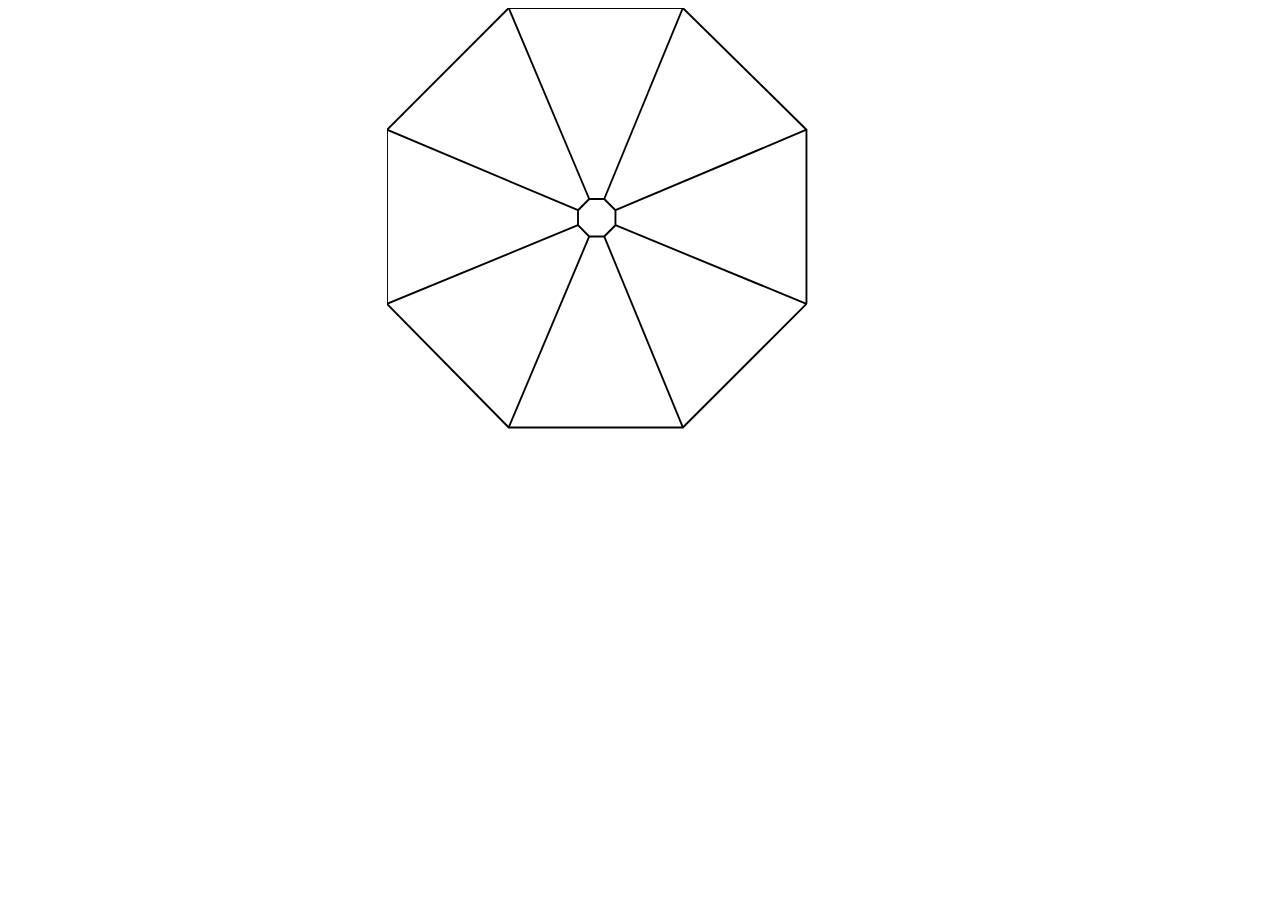
==== octagon_working_example/index.html @ e9c92963 "graded octagon functions as specified. Adding of cute images remaining" ====
<!DOCTYPE html>
<html>
<head>
	<title>Hail Octagon!</title>
	<link rel="stylesheet" type="text/css" href="style.css">
	<script type="text/javascript" src="script.js"></script>
</head>
<body>

	<svg viewbox="0 0 270 270">

		<a xlink:href="#"><polygon id = "segment70" onclick="colorChange('segment70')" class="slice-7" points=" 121.952098291 107.579905678 132.114773149 103.370387922 120.208458946 91.0 115.99894119 102.0 " /></a>
		<a xlink:href="#"><polygon id = "segment71" onclick="colorChange('segment71')" class="slice-7" points=" 132.114773149 103.370387922 142.277448007 99.1608701658 124.417976702 81.0 120.208458946 91.0 " /></a>
		<a xlink:href="#"><polygon id = "segment72" onclick="colorChange('segment72')" class="slice-7" points=" 142.277448007 99.1608701658 152.440122864 94.9513524098 128.627494458 71.0 124.417976702 81.0 " /></a>
		<a xlink:href="#"><polygon id = "segment73" onclick="colorChange('segment73')" class="slice-7" points=" 152.440122864 94.9513524098 162.602797722 90.7418346538 132.837012214 61.0 128.627494458 71.0 " /></a>
		<a xlink:href="#"><polygon id = "segment74" onclick="colorChange('segment74')" class="slice-7" points=" 162.602797722 90.7418346538 172.76547258 86.5323168978 137.04652997 51.0 132.837012214 61.0 " /></a>
		<a xlink:href="#"><polygon id = "segment75" onclick="colorChange('segment75')" class="slice-7" points=" 172.76547258 86.5323168978 182.928147437 82.3227991418 141.256047726 41.0 137.04652997 51.0 " /></a>
		<a xlink:href="#"><polygon id = "segment76" onclick="colorChange('segment76')" class="slice-7" points=" 182.928147437 82.3227991418 193.090822295 78.1132813857 145.465565482 30.0 141.256047726 41.0 " /></a>
		<a xlink:href="#"><polygon id = "segment77" onclick="colorChange('segment77')" class="slice-7" points=" 193.090822295 78.1132813857 203.253497152 73.9037636297 149.675083238 20.0 145.465565482 30.0 " /></a>
		<a xlink:href="#"><polygon id = "segment78" onclick="colorChange('segment78')" class="slice-7" points=" 203.253497152 73.9037636297 213.41617201 69.6942458737 153.884600994 10.0 149.675083238 20.0 " /></a>
		<a xlink:href="#"><polygon id = "segment79" onclick="colorChange('segment79')" class="slice-7" points=" 213.41617201 69.6942458737 223.578846868 65.4847281177 158.09411875 0.0 153.884600994 10.0 " /></a>
		<a xlink:href="#"><polygon id = "segment60" onclick="colorChange('segment60')" class="slice-6" points=" 115.99894119 102.0 120.208458946 91.0 103.370387922 91.4640737186 107.579905678 101.626748576 " /></a>
		<a xlink:href="#"><polygon id = "segment61" onclick="colorChange('segment61')" class="slice-6" points=" 120.208458946 91.0 124.417976702 81.0 99.1608701658 81.301398861 103.370387922 91.4640737186 " /></a>
		<a xlink:href="#"><polygon id = "segment62" onclick="colorChange('segment62')" class="slice-6" points=" 124.417976702 81.0 128.627494458 71.0 94.9513524098 71.1387240034 99.1608701658 81.301398861 " /></a>
		<a xlink:href="#"><polygon id = "segment63" onclick="colorChange('segment63')" class="slice-6" points=" 128.627494458 71.0 132.837012214 61.0 90.7418346538 60.9760491457 94.9513524098 71.1387240034 " /></a>
		<a xlink:href="#"><polygon id = "segment64" onclick="colorChange('segment64')" class="slice-6" points=" 132.837012214 61.0 137.04652997 51.0 86.5323168978 50.8133742881 90.7418346538 60.9760491457 " /></a>
		<a xlink:href="#"><polygon id = "segment65" onclick="colorChange('segment65')" class="slice-6" points=" 137.04652997 51.0 141.256047726 41.0 82.3227991418 40.6506994305 86.5323168978 50.8133742881 " /></a>
		<a xlink:href="#"><polygon id = "segment66" onclick="colorChange('segment66')" class="slice-6" points=" 141.256047726 41.0 145.465565482 30.0 78.1132813857 30.4880245729 82.3227991418 40.6506994305 " /></a>
		<a xlink:href="#"><polygon id = "segment67" onclick="colorChange('segment67')" class="slice-6" points=" 145.465565482 30.0 149.675083238 20.0 73.9037636297 20.3253497152 78.1132813857 30.4880245729 " /></a>
		<a xlink:href="#"><polygon id = "segment68" onclick="colorChange('segment68')" class="slice-6" points=" 149.675083238 20.0 153.884600994 10.0 69.6942458737 10.1626748576 73.9037636297 20.3253497152 " /></a>
		<a xlink:href="#"><polygon id = "segment69" onclick="colorChange('segment69')" class="slice-6" points=" 153.884600994 10.0 158.09411875 0.0 65.4847281177 0.0 69.6942458737 10.1626748576 " /></a>
		<a xlink:href="#"><polygon id = "segment50" onclick="colorChange('segment50')" class="slice-5" points=" 107.579905678 101.626748576 103.370387922 91.4640737186 91.4640737186 103.370387922 101.626748576 107.579905678 " /></a>
		<a xlink:href="#"><polygon id = "segment51" onclick="colorChange('segment51')" class="slice-5" points=" 103.370387922 91.4640737186 99.1608701658 81.301398861 81.301398861 99.1608701658 91.4640737186 103.370387922 " /></a>
		<a xlink:href="#"><polygon id = "segment52" onclick="colorChange('segment52')" class="slice-5" points=" 99.1608701658 81.301398861 94.9513524098 71.1387240034 71.1387240034 94.9513524098 81.301398861 99.1608701658 " /></a>
		<a xlink:href="#"><polygon id = "segment53" onclick="colorChange('segment53')" class="slice-5" points=" 94.9513524098 71.1387240034 90.7418346538 60.9760491457 60.9760491457 90.7418346538 71.1387240034 94.9513524098 " /></a>
		<a xlink:href="#"><polygon id = "segment54" onclick="colorChange('segment54')" class="slice-5" points=" 90.7418346538 60.9760491457 86.5323168978 50.8133742881 50.8133742881 86.5323168978 60.9760491457 90.7418346538 " /></a>
		<a xlink:href="#"><polygon id = "segment55" onclick="colorChange('segment55')" class="slice-5" points=" 86.5323168978 50.8133742881 82.3227991418 40.6506994305 40.6506994305 82.3227991418 50.8133742881 86.5323168978 " /></a>
		<a xlink:href="#"><polygon id = "segment56" onclick="colorChange('segment56')" class="slice-5" points=" 82.3227991418 40.6506994305 78.1132813857 30.4880245729 30.4880245729 78.1132813857 40.6506994305 82.3227991418 " /></a>
		<a xlink:href="#"><polygon id = "segment57" onclick="colorChange('segment57')" class="slice-5" points=" 78.1132813857 30.4880245729 73.9037636297 20.3253497152 20.3253497152 73.9037636297 30.4880245729 78.1132813857 " /></a>
		<a xlink:href="#"><polygon id = "segment58" onclick="colorChange('segment58')" class="slice-5" points=" 73.9037636297 20.3253497152 69.6942458737 10.1626748576 10.1626748576 69.6942458737 20.3253497152 73.9037636297 " /></a>
		<a xlink:href="#"><polygon id = "segment59" onclick="colorChange('segment59')" class="slice-5" points=" 69.6942458737 10.1626748576 65.4847281177 0.0 0.0 65.4847281177 10.1626748576 69.6942458737 " /></a>
		<a xlink:href="#"><polygon id = "segment40" onclick="colorChange('segment40')" class="slice-4" points=" 101.626748576 107.579905678 91.4640737186 103.370387922 91.4640737186 120.208458946 101.626748576 115.99894119 " /></a>
		<a xlink:href="#"><polygon id = "segment41" onclick="colorChange('segment41')" class="slice-4" points=" 91.4640737186 103.370387922 81.301398861 99.1608701658 81.301398861 124.417976702 91.4640737186 120.208458946 " /></a>
		<a xlink:href="#"><polygon id = "segment42" onclick="colorChange('segment42')" class="slice-4" points=" 81.301398861 99.1608701658 71.1387240034 94.9513524098 71.1387240034 128.627494458 81.301398861 124.417976702 " /></a>
		<a xlink:href="#"><polygon id = "segment43" onclick="colorChange('segment43')" class="slice-4" points=" 71.1387240034 94.9513524098 60.9760491457 90.7418346538 60.9760491457 132.837012214 71.1387240034 128.627494458 " /></a>
		<a xlink:href="#"><polygon id = "segment44" onclick="colorChange('segment44')" class="slice-4" points=" 60.9760491457 90.7418346538 50.8133742881 86.5323168978 50.8133742881 137.04652997 60.9760491457 132.837012214 " /></a>
		<a xlink:href="#"><polygon id = "segment45" onclick="colorChange('segment45')" class="slice-4" points=" 50.8133742881 86.5323168978 40.6506994305 82.3227991418 40.6506994305 141.256047726 50.8133742881 137.04652997 " /></a>
		<a xlink:href="#"><polygon id = "segment46" onclick="colorChange('segment46')" class="slice-4" points=" 40.6506994305 82.3227991418 30.4880245729 78.1132813857 30.4880245729 145.465565482 40.6506994305 141.256047726 " /></a>
		<a xlink:href="#"><polygon id = "segment47" onclick="colorChange('segment47')" class="slice-4" points=" 30.4880245729 78.1132813857 20.3253497152 73.9037636297 20.3253497152 149.675083238 30.4880245729 145.465565482 " /></a>
		<a xlink:href="#"><polygon id = "segment48" onclick="colorChange('segment48')" class="slice-4" points=" 20.3253497152 73.9037636297 10.1626748576 69.6942458737 10.1626748576 153.884600994 20.3253497152 149.675083238 " /></a>
		<a xlink:href="#"><polygon id = "segment49" onclick="colorChange('segment49')" class="slice-4" points=" 10.1626748576 69.6942458737 0.0 65.4847281177 0.0 158.09411875 10.1626748576 153.884600994 " /></a>
		<a xlink:href="#"><polygon id = "segment30" onclick="colorChange('segment30')" class="slice-3" points=" 101.626748576 115.99894119 91.4640737186 120.208458946 103.370387922 132.114773149 107.579905678 121.952098291 " /></a>
		<a xlink:href="#"><polygon id = "segment31" onclick="colorChange('segment31')" class="slice-3" points=" 91.4640737186 120.208458946 81.301398861 124.417976702 99.1608701658 142.277448007 103.370387922 132.114773149 " /></a>
		<a xlink:href="#"><polygon id = "segment32" onclick="colorChange('segment32')" class="slice-3" points=" 81.301398861 124.417976702 71.1387240034 128.627494458 94.9513524098 152.440122864 99.1608701658 142.277448007 " /></a>
		<a xlink:href="#"><polygon id = "segment33" onclick="colorChange('segment33')" class="slice-3" points=" 71.1387240034 128.627494458 60.9760491457 132.837012214 90.7418346538 162.602797722 94.9513524098 152.440122864 " /></a>
		<a xlink:href="#"><polygon id = "segment34" onclick="colorChange('segment34')" class="slice-3" points=" 60.9760491457 132.837012214 50.8133742881 137.04652997 86.5323168978 172.76547258 90.7418346538 162.602797722 " /></a>
		<a xlink:href="#"><polygon id = "segment35" onclick="colorChange('segment35')" class="slice-3" points=" 50.8133742881 137.04652997 40.6506994305 141.256047726 82.3227991418 182.928147437 86.5323168978 172.76547258 " /></a>
		<a xlink:href="#"><polygon id = "segment36" onclick="colorChange('segment36')" class="slice-3" points=" 40.6506994305 141.256047726 30.4880245729 145.465565482 78.1132813857 193.090822295 82.3227991418 182.928147437 " /></a>
		<a xlink:href="#"><polygon id = "segment37" onclick="colorChange('segment37')" class="slice-3" points=" 30.4880245729 145.465565482 20.3253497152 149.675083238 73.9037636297 203.253497152 78.1132813857 193.090822295 " /></a>
		<a xlink:href="#"><polygon id = "segment38" onclick="colorChange('segment38')" class="slice-3" points=" 20.3253497152 149.675083238 10.1626748576 153.884600994 69.6942458737 213.41617201 73.9037636297 203.253497152 " /></a>
		<a xlink:href="#"><polygon id = "segment39" onclick="colorChange('segment39')" class="slice-3" points=" 10.1626748576 153.884600994 0.0 158.09411875 65.4847281177 223.578846868 69.6942458737 213.41617201 " /></a>
		<a xlink:href="#"><polygon id = "segment20" onclick="colorChange('segment20')" class="slice-2" points=" 107.579905678 121.952098291 103.370387922 132.114773149 120.208458946 132.114773149 115.99894119 121.952098291 " /></a>
		<a xlink:href="#"><polygon id = "segment21" onclick="colorChange('segment21')" class="slice-2" points=" 103.370387922 132.114773149 99.1608701658 142.277448007 124.417976702 142.277448007 120.208458946 132.114773149 " /></a>
		<a xlink:href="#"><polygon id = "segment22" onclick="colorChange('segment22')" class="slice-2" points=" 99.1608701658 142.277448007 94.9513524098 152.440122864 128.627494458 152.440122864 124.417976702 142.277448007 " /></a>
		<a xlink:href="#"><polygon id = "segment23" onclick="colorChange('segment23')" class="slice-2" points=" 94.9513524098 152.440122864 90.7418346538 162.602797722 132.837012214 162.602797722 128.627494458 152.440122864 " /></a>
		<a xlink:href="#"><polygon id = "segment24" onclick="colorChange('segment24')" class="slice-2" points=" 90.7418346538 162.602797722 86.5323168978 172.76547258 137.04652997 172.76547258 132.837012214 162.602797722 " /></a>
		<a xlink:href="#"><polygon id = "segment25" onclick="colorChange('segment25')" class="slice-2" points=" 86.5323168978 172.76547258 82.3227991418 182.928147437 141.256047726 182.928147437 137.04652997 172.76547258 " /></a>
		<a xlink:href="#"><polygon id = "segment26" onclick="colorChange('segment26')" class="slice-2" points=" 82.3227991418 182.928147437 78.1132813857 193.090822295 145.465565482 193.090822295 141.256047726 182.928147437 " /></a>
		<a xlink:href="#"><polygon id = "segment27" onclick="colorChange('segment27')" class="slice-2" points=" 78.1132813857 193.090822295 73.9037636297 203.253497152 149.675083238 203.253497152 145.465565482 193.090822295 " /></a>
		<a xlink:href="#"><polygon id = "segment28" onclick="colorChange('segment28')" class="slice-2" points=" 73.9037636297 203.253497152 69.6942458737 213.41617201 153.884600994 213.41617201 149.675083238 203.253497152 " /></a>
		<a xlink:href="#"><polygon id = "segment29" onclick="colorChange('segment29')" class="slice-2" points=" 69.6942458737 213.41617201 65.4847281177 223.578846868 158.09411875 223.578846868 153.884600994 213.41617201 " /></a>
		<a xlink:href="#"><polygon id = "segment10" onclick="colorChange('segment10')" class="slice-1" points=" 115.99894119 121.952098291 120.208458946 132.114773149 132.114773149 120.208458946 121.952098291 115.99894119 " /></a>
		<a xlink:href="#"><polygon id = "segment11" onclick="colorChange('segment11')" class="slice-1" points=" 120.208458946 132.114773149 124.417976702 142.277448007 142.277448007 124.417976702 132.114773149 120.208458946 " /></a>
		<a xlink:href="#"><polygon id = "segment12" onclick="colorChange('segment12')" class="slice-1" points=" 124.417976702 142.277448007 128.627494458 152.440122864 152.440122864 128.627494458 142.277448007 124.417976702 " /></a>
		<a xlink:href="#"><polygon id = "segment13" onclick="colorChange('segment13')" class="slice-1" points=" 128.627494458 152.440122864 132.837012214 162.602797722 162.602797722 132.837012214 152.440122864 128.627494458 " /></a>
		<a xlink:href="#"><polygon id = "segment14" onclick="colorChange('segment14')" class="slice-1" points=" 132.837012214 162.602797722 137.04652997 172.76547258 172.76547258 137.04652997 162.602797722 132.837012214 " /></a>
		<a xlink:href="#"><polygon id = "segment15" onclick="colorChange('segment15')" class="slice-1" points=" 137.04652997 172.76547258 141.256047726 182.928147437 182.928147437 141.256047726 172.76547258 137.04652997 " /></a>
		<a xlink:href="#"><polygon id = "segment16" onclick="colorChange('segment16')" class="slice-1" points=" 141.256047726 182.928147437 145.465565482 193.090822295 193.090822295 145.465565482 182.928147437 141.256047726 " /></a>
		<a xlink:href="#"><polygon id = "segment17" onclick="colorChange('segment17')" class="slice-1" points=" 145.465565482 193.090822295 149.675083238 203.253497152 203.253497152 149.675083238 193.090822295 145.465565482 " /></a>
		<a xlink:href="#"><polygon id = "segment18" onclick="colorChange('segment18')" class="slice-1" points=" 149.675083238 203.253497152 153.884600994 213.41617201 213.41617201 153.884600994 203.253497152 149.675083238 " /></a>
		<a xlink:href="#"><polygon id = "segment19" onclick="colorChange('segment19')" class="slice-1" points=" 153.884600994 213.41617201 158.09411875 223.578846868 223.578846868 158.09411875 213.41617201 153.884600994 " /></a>
		<a xlink:href="#"><polygon id = "segment00" onclick="colorChange('segment00')" class="slice-0" points=" 121.952098291 115.99894119 132.114773149 120.208458946 132.114773149 103.370387922 121.952098291 107.579905678 " /></a>
		<a xlink:href="#"><polygon id = "segment01" onclick="colorChange('segment01')" class="slice-0" points=" 132.114773149 120.208458946 142.277448007 124.417976702 142.277448007 99.1608701658 132.114773149 103.370387922 " /></a>
		<a xlink:href="#"><polygon id = "segment02" onclick="colorChange('segment02')" class="slice-0" points=" 142.277448007 124.417976702 152.440122864 128.627494458 152.440122864 94.9513524098 142.277448007 99.1608701658 " /></a>
		<a xlink:href="#"><polygon id = "segment03" onclick="colorChange('segment03')" class="slice-0" points=" 152.440122864 128.627494458 162.602797722 132.837012214 162.602797722 90.7418346538 152.440122864 94.9513524098 " /></a>
		<a xlink:href="#"><polygon id = "segment04" onclick="colorChange('segment04')" class="slice-0" points=" 162.602797722 132.837012214 172.76547258 137.04652997 172.76547258 86.5323168978 162.602797722 90.7418346538 " /></a>
		<a xlink:href="#"><polygon id = "segment05" onclick="colorChange('segment05')" class="slice-0" points=" 172.76547258 137.04652997 182.928147437 141.256047726 182.928147437 82.3227991418 172.76547258 86.5323168978 " /></a>
		<a xlink:href="#"><polygon id = "segment06" onclick="colorChange('segment06')" class="slice-0" points=" 182.928147437 141.256047726 193.090822295 145.465565482 193.090822295 78.1132813857 182.928147437 82.3227991418 " /></a>
		<a xlink:href="#"><polygon id = "segment07" onclick="colorChange('segment07')" class="slice-0" points=" 193.090822295 145.465565482 203.253497152 149.675083238 203.253497152 73.9037636297 193.090822295 78.1132813857 " /></a>
		<a xlink:href="#"><polygon id = "segment08" onclick="colorChange('segment08')" class="slice-0" points=" 203.253497152 149.675083238 213.41617201 153.884600994 213.41617201 69.6942458737 203.253497152 73.9037636297 " /></a>
		<a xlink:href="#"><polygon id = "segment09" onclick="colorChange('segment09')" class="slice-0" points=" 213.41617201 153.884600994 223.578846868 158.09411875 223.578846868 65.4847281177 213.41617201 69.6942458737 " /></a>
		<polyline points="224 158 158 224 65 224 0 158 0 65 65 0 158 0 224 65 224 158" />
		<polyline points="122 116 116 122 108 122 102 116 102 108 108 102 116 102 122 108 122 116" />
		<line x1="122" y1="116" x2="224" y2="158" />
		<line x1="116" y1="122" x2="158" y2="224" />
		<line x1="108" y1="122" x2="65" y2="224" />
		<line x1="102" y1="116" x2="0" y2="158" />
		<line x1="102" y1="108" x2="0" y2="65" />
		<line x1="108" y1="102" x2="65" y2="0" />
		<line x1="116" y1="102" x2="158" y2="0" />
		<line x1="122" y1="108" x2="224" y2="65" />

	</svg>

</body>
</html>
---- octagon_working_example/style.css ----
svg {
	display:block;
	width:40%; height:auto;
	margin:0 auto;
}
polygon {  
	fill:#fff;
	stroke:none; stroke-width:0.3;
	transition: fill .15s;
}
polyline{
	stroke: black;
	fill: none;
}
line{
	stroke: black;
}
/* a:hover .slice-0 { fill:teal; }
a:hover .slice-1 { fill:pink; }
a:hover .slice-2 { fill:blue; }
a:hover .slice-3 { fill:red; }
a:hover .slice-4 { fill:green; }
a:hover .slice-5 { fill:orange; }
a:hover .slice-6 { fill:yellow; }
a:hover .slice-7 { fill:violet; } */
/* a:focus .slice-0 { fill:teal; }
a:focus .slice-1 { fill:pink; }
a:focus .slice-2 { fill:blue; }
a:focus .slice-3 { fill:red; }
a:focus .slice-4 { fill:green; }
a:focus .slice-5 { fill:orange; }
a:focus .slice-6 { fill:yellow; }
a:focus .slice-7 { fill:violet; } */
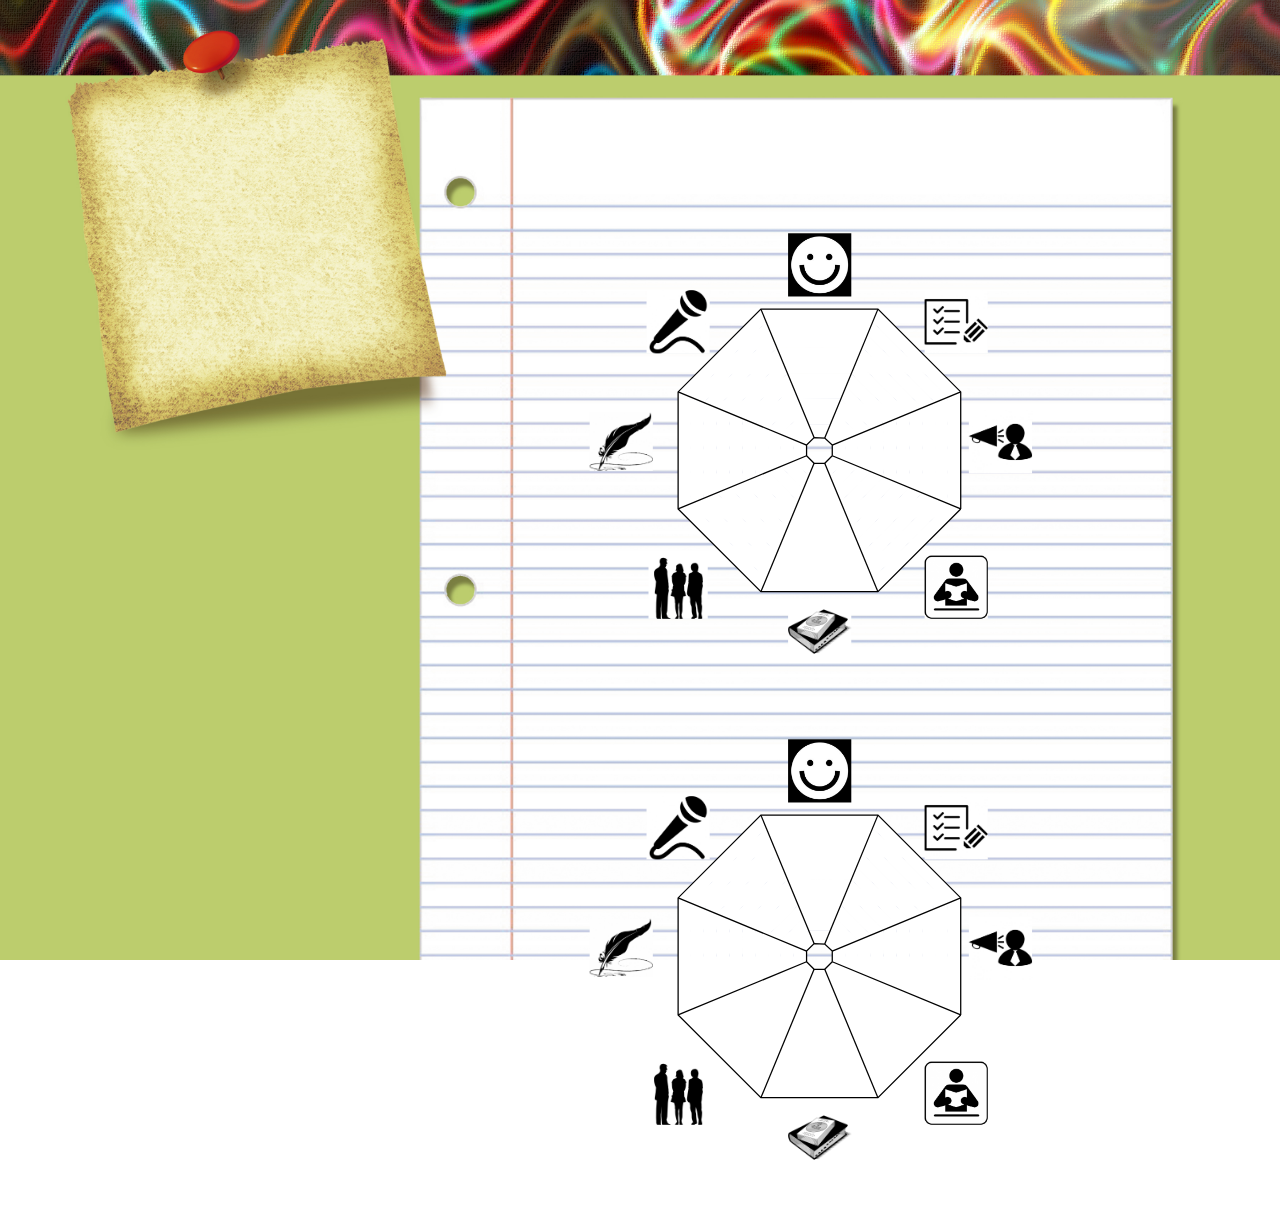
==== commit 4adc9d6a: "octagon done and presented" ====
--- a/octagon_working_example/index.html
+++ b/octagon_working_example/index.html
@@ -7,98 +7,211 @@
 </head>
 <body>
 
-	<svg viewbox="0 0 270 270">
-
-		<a xlink:href="#"><polygon id = "segment70" onclick="colorChange('segment70')" class="slice-7" points=" 121.952098291 107.579905678 132.114773149 103.370387922 120.208458946 91.0 115.99894119 102.0 " /></a>
-		<a xlink:href="#"><polygon id = "segment71" onclick="colorChange('segment71')" class="slice-7" points=" 132.114773149 103.370387922 142.277448007 99.1608701658 124.417976702 81.0 120.208458946 91.0 " /></a>
-		<a xlink:href="#"><polygon id = "segment72" onclick="colorChange('segment72')" class="slice-7" points=" 142.277448007 99.1608701658 152.440122864 94.9513524098 128.627494458 71.0 124.417976702 81.0 " /></a>
-		<a xlink:href="#"><polygon id = "segment73" onclick="colorChange('segment73')" class="slice-7" points=" 152.440122864 94.9513524098 162.602797722 90.7418346538 132.837012214 61.0 128.627494458 71.0 " /></a>
-		<a xlink:href="#"><polygon id = "segment74" onclick="colorChange('segment74')" class="slice-7" points=" 162.602797722 90.7418346538 172.76547258 86.5323168978 137.04652997 51.0 132.837012214 61.0 " /></a>
-		<a xlink:href="#"><polygon id = "segment75" onclick="colorChange('segment75')" class="slice-7" points=" 172.76547258 86.5323168978 182.928147437 82.3227991418 141.256047726 41.0 137.04652997 51.0 " /></a>
-		<a xlink:href="#"><polygon id = "segment76" onclick="colorChange('segment76')" class="slice-7" points=" 182.928147437 82.3227991418 193.090822295 78.1132813857 145.465565482 30.0 141.256047726 41.0 " /></a>
-		<a xlink:href="#"><polygon id = "segment77" onclick="colorChange('segment77')" class="slice-7" points=" 193.090822295 78.1132813857 203.253497152 73.9037636297 149.675083238 20.0 145.465565482 30.0 " /></a>
-		<a xlink:href="#"><polygon id = "segment78" onclick="colorChange('segment78')" class="slice-7" points=" 203.253497152 73.9037636297 213.41617201 69.6942458737 153.884600994 10.0 149.675083238 20.0 " /></a>
-		<a xlink:href="#"><polygon id = "segment79" onclick="colorChange('segment79')" class="slice-7" points=" 213.41617201 69.6942458737 223.578846868 65.4847281177 158.09411875 0.0 153.884600994 10.0 " /></a>
-		<a xlink:href="#"><polygon id = "segment60" onclick="colorChange('segment60')" class="slice-6" points=" 115.99894119 102.0 120.208458946 91.0 103.370387922 91.4640737186 107.579905678 101.626748576 " /></a>
-		<a xlink:href="#"><polygon id = "segment61" onclick="colorChange('segment61')" class="slice-6" points=" 120.208458946 91.0 124.417976702 81.0 99.1608701658 81.301398861 103.370387922 91.4640737186 " /></a>
-		<a xlink:href="#"><polygon id = "segment62" onclick="colorChange('segment62')" class="slice-6" points=" 124.417976702 81.0 128.627494458 71.0 94.9513524098 71.1387240034 99.1608701658 81.301398861 " /></a>
-		<a xlink:href="#"><polygon id = "segment63" onclick="colorChange('segment63')" class="slice-6" points=" 128.627494458 71.0 132.837012214 61.0 90.7418346538 60.9760491457 94.9513524098 71.1387240034 " /></a>
-		<a xlink:href="#"><polygon id = "segment64" onclick="colorChange('segment64')" class="slice-6" points=" 132.837012214 61.0 137.04652997 51.0 86.5323168978 50.8133742881 90.7418346538 60.9760491457 " /></a>
-		<a xlink:href="#"><polygon id = "segment65" onclick="colorChange('segment65')" class="slice-6" points=" 137.04652997 51.0 141.256047726 41.0 82.3227991418 40.6506994305 86.5323168978 50.8133742881 " /></a>
-		<a xlink:href="#"><polygon id = "segment66" onclick="colorChange('segment66')" class="slice-6" points=" 141.256047726 41.0 145.465565482 30.0 78.1132813857 30.4880245729 82.3227991418 40.6506994305 " /></a>
-		<a xlink:href="#"><polygon id = "segment67" onclick="colorChange('segment67')" class="slice-6" points=" 145.465565482 30.0 149.675083238 20.0 73.9037636297 20.3253497152 78.1132813857 30.4880245729 " /></a>
-		<a xlink:href="#"><polygon id = "segment68" onclick="colorChange('segment68')" class="slice-6" points=" 149.675083238 20.0 153.884600994 10.0 69.6942458737 10.1626748576 73.9037636297 20.3253497152 " /></a>
-		<a xlink:href="#"><polygon id = "segment69" onclick="colorChange('segment69')" class="slice-6" points=" 153.884600994 10.0 158.09411875 0.0 65.4847281177 0.0 69.6942458737 10.1626748576 " /></a>
-		<a xlink:href="#"><polygon id = "segment50" onclick="colorChange('segment50')" class="slice-5" points=" 107.579905678 101.626748576 103.370387922 91.4640737186 91.4640737186 103.370387922 101.626748576 107.579905678 " /></a>
-		<a xlink:href="#"><polygon id = "segment51" onclick="colorChange('segment51')" class="slice-5" points=" 103.370387922 91.4640737186 99.1608701658 81.301398861 81.301398861 99.1608701658 91.4640737186 103.370387922 " /></a>
-		<a xlink:href="#"><polygon id = "segment52" onclick="colorChange('segment52')" class="slice-5" points=" 99.1608701658 81.301398861 94.9513524098 71.1387240034 71.1387240034 94.9513524098 81.301398861 99.1608701658 " /></a>
-		<a xlink:href="#"><polygon id = "segment53" onclick="colorChange('segment53')" class="slice-5" points=" 94.9513524098 71.1387240034 90.7418346538 60.9760491457 60.9760491457 90.7418346538 71.1387240034 94.9513524098 " /></a>
-		<a xlink:href="#"><polygon id = "segment54" onclick="colorChange('segment54')" class="slice-5" points=" 90.7418346538 60.9760491457 86.5323168978 50.8133742881 50.8133742881 86.5323168978 60.9760491457 90.7418346538 " /></a>
-		<a xlink:href="#"><polygon id = "segment55" onclick="colorChange('segment55')" class="slice-5" points=" 86.5323168978 50.8133742881 82.3227991418 40.6506994305 40.6506994305 82.3227991418 50.8133742881 86.5323168978 " /></a>
-		<a xlink:href="#"><polygon id = "segment56" onclick="colorChange('segment56')" class="slice-5" points=" 82.3227991418 40.6506994305 78.1132813857 30.4880245729 30.4880245729 78.1132813857 40.6506994305 82.3227991418 " /></a>
-		<a xlink:href="#"><polygon id = "segment57" onclick="colorChange('segment57')" class="slice-5" points=" 78.1132813857 30.4880245729 73.9037636297 20.3253497152 20.3253497152 73.9037636297 30.4880245729 78.1132813857 " /></a>
-		<a xlink:href="#"><polygon id = "segment58" onclick="colorChange('segment58')" class="slice-5" points=" 73.9037636297 20.3253497152 69.6942458737 10.1626748576 10.1626748576 69.6942458737 20.3253497152 73.9037636297 " /></a>
-		<a xlink:href="#"><polygon id = "segment59" onclick="colorChange('segment59')" class="slice-5" points=" 69.6942458737 10.1626748576 65.4847281177 0.0 0.0 65.4847281177 10.1626748576 69.6942458737 " /></a>
-		<a xlink:href="#"><polygon id = "segment40" onclick="colorChange('segment40')" class="slice-4" points=" 101.626748576 107.579905678 91.4640737186 103.370387922 91.4640737186 120.208458946 101.626748576 115.99894119 " /></a>
-		<a xlink:href="#"><polygon id = "segment41" onclick="colorChange('segment41')" class="slice-4" points=" 91.4640737186 103.370387922 81.301398861 99.1608701658 81.301398861 124.417976702 91.4640737186 120.208458946 " /></a>
-		<a xlink:href="#"><polygon id = "segment42" onclick="colorChange('segment42')" class="slice-4" points=" 81.301398861 99.1608701658 71.1387240034 94.9513524098 71.1387240034 128.627494458 81.301398861 124.417976702 " /></a>
-		<a xlink:href="#"><polygon id = "segment43" onclick="colorChange('segment43')" class="slice-4" points=" 71.1387240034 94.9513524098 60.9760491457 90.7418346538 60.9760491457 132.837012214 71.1387240034 128.627494458 " /></a>
-		<a xlink:href="#"><polygon id = "segment44" onclick="colorChange('segment44')" class="slice-4" points=" 60.9760491457 90.7418346538 50.8133742881 86.5323168978 50.8133742881 137.04652997 60.9760491457 132.837012214 " /></a>
-		<a xlink:href="#"><polygon id = "segment45" onclick="colorChange('segment45')" class="slice-4" points=" 50.8133742881 86.5323168978 40.6506994305 82.3227991418 40.6506994305 141.256047726 50.8133742881 137.04652997 " /></a>
-		<a xlink:href="#"><polygon id = "segment46" onclick="colorChange('segment46')" class="slice-4" points=" 40.6506994305 82.3227991418 30.4880245729 78.1132813857 30.4880245729 145.465565482 40.6506994305 141.256047726 " /></a>
-		<a xlink:href="#"><polygon id = "segment47" onclick="colorChange('segment47')" class="slice-4" points=" 30.4880245729 78.1132813857 20.3253497152 73.9037636297 20.3253497152 149.675083238 30.4880245729 145.465565482 " /></a>
-		<a xlink:href="#"><polygon id = "segment48" onclick="colorChange('segment48')" class="slice-4" points=" 20.3253497152 73.9037636297 10.1626748576 69.6942458737 10.1626748576 153.884600994 20.3253497152 149.675083238 " /></a>
-		<a xlink:href="#"><polygon id = "segment49" onclick="colorChange('segment49')" class="slice-4" points=" 10.1626748576 69.6942458737 0.0 65.4847281177 0.0 158.09411875 10.1626748576 153.884600994 " /></a>
-		<a xlink:href="#"><polygon id = "segment30" onclick="colorChange('segment30')" class="slice-3" points=" 101.626748576 115.99894119 91.4640737186 120.208458946 103.370387922 132.114773149 107.579905678 121.952098291 " /></a>
-		<a xlink:href="#"><polygon id = "segment31" onclick="colorChange('segment31')" class="slice-3" points=" 91.4640737186 120.208458946 81.301398861 124.417976702 99.1608701658 142.277448007 103.370387922 132.114773149 " /></a>
-		<a xlink:href="#"><polygon id = "segment32" onclick="colorChange('segment32')" class="slice-3" points=" 81.301398861 124.417976702 71.1387240034 128.627494458 94.9513524098 152.440122864 99.1608701658 142.277448007 " /></a>
-		<a xlink:href="#"><polygon id = "segment33" onclick="colorChange('segment33')" class="slice-3" points=" 71.1387240034 128.627494458 60.9760491457 132.837012214 90.7418346538 162.602797722 94.9513524098 152.440122864 " /></a>
-		<a xlink:href="#"><polygon id = "segment34" onclick="colorChange('segment34')" class="slice-3" points=" 60.9760491457 132.837012214 50.8133742881 137.04652997 86.5323168978 172.76547258 90.7418346538 162.602797722 " /></a>
-		<a xlink:href="#"><polygon id = "segment35" onclick="colorChange('segment35')" class="slice-3" points=" 50.8133742881 137.04652997 40.6506994305 141.256047726 82.3227991418 182.928147437 86.5323168978 172.76547258 " /></a>
-		<a xlink:href="#"><polygon id = "segment36" onclick="colorChange('segment36')" class="slice-3" points=" 40.6506994305 141.256047726 30.4880245729 145.465565482 78.1132813857 193.090822295 82.3227991418 182.928147437 " /></a>
-		<a xlink:href="#"><polygon id = "segment37" onclick="colorChange('segment37')" class="slice-3" points=" 30.4880245729 145.465565482 20.3253497152 149.675083238 73.9037636297 203.253497152 78.1132813857 193.090822295 " /></a>
-		<a xlink:href="#"><polygon id = "segment38" onclick="colorChange('segment38')" class="slice-3" points=" 20.3253497152 149.675083238 10.1626748576 153.884600994 69.6942458737 213.41617201 73.9037636297 203.253497152 " /></a>
-		<a xlink:href="#"><polygon id = "segment39" onclick="colorChange('segment39')" class="slice-3" points=" 10.1626748576 153.884600994 0.0 158.09411875 65.4847281177 223.578846868 69.6942458737 213.41617201 " /></a>
-		<a xlink:href="#"><polygon id = "segment20" onclick="colorChange('segment20')" class="slice-2" points=" 107.579905678 121.952098291 103.370387922 132.114773149 120.208458946 132.114773149 115.99894119 121.952098291 " /></a>
-		<a xlink:href="#"><polygon id = "segment21" onclick="colorChange('segment21')" class="slice-2" points=" 103.370387922 132.114773149 99.1608701658 142.277448007 124.417976702 142.277448007 120.208458946 132.114773149 " /></a>
-		<a xlink:href="#"><polygon id = "segment22" onclick="colorChange('segment22')" class="slice-2" points=" 99.1608701658 142.277448007 94.9513524098 152.440122864 128.627494458 152.440122864 124.417976702 142.277448007 " /></a>
-		<a xlink:href="#"><polygon id = "segment23" onclick="colorChange('segment23')" class="slice-2" points=" 94.9513524098 152.440122864 90.7418346538 162.602797722 132.837012214 162.602797722 128.627494458 152.440122864 " /></a>
-		<a xlink:href="#"><polygon id = "segment24" onclick="colorChange('segment24')" class="slice-2" points=" 90.7418346538 162.602797722 86.5323168978 172.76547258 137.04652997 172.76547258 132.837012214 162.602797722 " /></a>
-		<a xlink:href="#"><polygon id = "segment25" onclick="colorChange('segment25')" class="slice-2" points=" 86.5323168978 172.76547258 82.3227991418 182.928147437 141.256047726 182.928147437 137.04652997 172.76547258 " /></a>
-		<a xlink:href="#"><polygon id = "segment26" onclick="colorChange('segment26')" class="slice-2" points=" 82.3227991418 182.928147437 78.1132813857 193.090822295 145.465565482 193.090822295 141.256047726 182.928147437 " /></a>
-		<a xlink:href="#"><polygon id = "segment27" onclick="colorChange('segment27')" class="slice-2" points=" 78.1132813857 193.090822295 73.9037636297 203.253497152 149.675083238 203.253497152 145.465565482 193.090822295 " /></a>
-		<a xlink:href="#"><polygon id = "segment28" onclick="colorChange('segment28')" class="slice-2" points=" 73.9037636297 203.253497152 69.6942458737 213.41617201 153.884600994 213.41617201 149.675083238 203.253497152 " /></a>
-		<a xlink:href="#"><polygon id = "segment29" onclick="colorChange('segment29')" class="slice-2" points=" 69.6942458737 213.41617201 65.4847281177 223.578846868 158.09411875 223.578846868 153.884600994 213.41617201 " /></a>
-		<a xlink:href="#"><polygon id = "segment10" onclick="colorChange('segment10')" class="slice-1" points=" 115.99894119 121.952098291 120.208458946 132.114773149 132.114773149 120.208458946 121.952098291 115.99894119 " /></a>
-		<a xlink:href="#"><polygon id = "segment11" onclick="colorChange('segment11')" class="slice-1" points=" 120.208458946 132.114773149 124.417976702 142.277448007 142.277448007 124.417976702 132.114773149 120.208458946 " /></a>
-		<a xlink:href="#"><polygon id = "segment12" onclick="colorChange('segment12')" class="slice-1" points=" 124.417976702 142.277448007 128.627494458 152.440122864 152.440122864 128.627494458 142.277448007 124.417976702 " /></a>
-		<a xlink:href="#"><polygon id = "segment13" onclick="colorChange('segment13')" class="slice-1" points=" 128.627494458 152.440122864 132.837012214 162.602797722 162.602797722 132.837012214 152.440122864 128.627494458 " /></a>
-		<a xlink:href="#"><polygon id = "segment14" onclick="colorChange('segment14')" class="slice-1" points=" 132.837012214 162.602797722 137.04652997 172.76547258 172.76547258 137.04652997 162.602797722 132.837012214 " /></a>
-		<a xlink:href="#"><polygon id = "segment15" onclick="colorChange('segment15')" class="slice-1" points=" 137.04652997 172.76547258 141.256047726 182.928147437 182.928147437 141.256047726 172.76547258 137.04652997 " /></a>
-		<a xlink:href="#"><polygon id = "segment16" onclick="colorChange('segment16')" class="slice-1" points=" 141.256047726 182.928147437 145.465565482 193.090822295 193.090822295 145.465565482 182.928147437 141.256047726 " /></a>
-		<a xlink:href="#"><polygon id = "segment17" onclick="colorChange('segment17')" class="slice-1" points=" 145.465565482 193.090822295 149.675083238 203.253497152 203.253497152 149.675083238 193.090822295 145.465565482 " /></a>
-		<a xlink:href="#"><polygon id = "segment18" onclick="colorChange('segment18')" class="slice-1" points=" 149.675083238 203.253497152 153.884600994 213.41617201 213.41617201 153.884600994 203.253497152 149.675083238 " /></a>
-		<a xlink:href="#"><polygon id = "segment19" onclick="colorChange('segment19')" class="slice-1" points=" 153.884600994 213.41617201 158.09411875 223.578846868 223.578846868 158.09411875 213.41617201 153.884600994 " /></a>
-		<a xlink:href="#"><polygon id = "segment00" onclick="colorChange('segment00')" class="slice-0" points=" 121.952098291 115.99894119 132.114773149 120.208458946 132.114773149 103.370387922 121.952098291 107.579905678 " /></a>
-		<a xlink:href="#"><polygon id = "segment01" onclick="colorChange('segment01')" class="slice-0" points=" 132.114773149 120.208458946 142.277448007 124.417976702 142.277448007 99.1608701658 132.114773149 103.370387922 " /></a>
-		<a xlink:href="#"><polygon id = "segment02" onclick="colorChange('segment02')" class="slice-0" points=" 142.277448007 124.417976702 152.440122864 128.627494458 152.440122864 94.9513524098 142.277448007 99.1608701658 " /></a>
-		<a xlink:href="#"><polygon id = "segment03" onclick="colorChange('segment03')" class="slice-0" points=" 152.440122864 128.627494458 162.602797722 132.837012214 162.602797722 90.7418346538 152.440122864 94.9513524098 " /></a>
-		<a xlink:href="#"><polygon id = "segment04" onclick="colorChange('segment04')" class="slice-0" points=" 162.602797722 132.837012214 172.76547258 137.04652997 172.76547258 86.5323168978 162.602797722 90.7418346538 " /></a>
-		<a xlink:href="#"><polygon id = "segment05" onclick="colorChange('segment05')" class="slice-0" points=" 172.76547258 137.04652997 182.928147437 141.256047726 182.928147437 82.3227991418 172.76547258 86.5323168978 " /></a>
-		<a xlink:href="#"><polygon id = "segment06" onclick="colorChange('segment06')" class="slice-0" points=" 182.928147437 141.256047726 193.090822295 145.465565482 193.090822295 78.1132813857 182.928147437 82.3227991418 " /></a>
-		<a xlink:href="#"><polygon id = "segment07" onclick="colorChange('segment07')" class="slice-0" points=" 193.090822295 145.465565482 203.253497152 149.675083238 203.253497152 73.9037636297 193.090822295 78.1132813857 " /></a>
-		<a xlink:href="#"><polygon id = "segment08" onclick="colorChange('segment08')" class="slice-0" points=" 203.253497152 149.675083238 213.41617201 153.884600994 213.41617201 69.6942458737 203.253497152 73.9037636297 " /></a>
-		<a xlink:href="#"><polygon id = "segment09" onclick="colorChange('segment09')" class="slice-0" points=" 213.41617201 153.884600994 223.578846868 158.09411875 223.578846868 65.4847281177 213.41617201 69.6942458737 " /></a>
-		<polyline points="224 158 158 224 65 224 0 158 0 65 65 0 158 0 224 65 224 158" />
-		<polyline points="122 116 116 122 108 122 102 116 102 108 108 102 116 102 122 108 122 116" />
-		<line x1="122" y1="116" x2="224" y2="158" />
-		<line x1="116" y1="122" x2="158" y2="224" />
-		<line x1="108" y1="122" x2="65" y2="224" />
-		<line x1="102" y1="116" x2="0" y2="158" />
-		<line x1="102" y1="108" x2="0" y2="65" />
-		<line x1="108" y1="102" x2="65" y2="0" />
-		<line x1="116" y1="102" x2="158" y2="0" />
-		<line x1="122" y1="108" x2="224" y2="65" />
+	<svg viewbox="0 0 400 400">
+
+		<a xlink:href="#"><polygon id = "segment70" onclick="colorChange('segment70')" class="slice-7" points=" 201.952098291 187.579905678 212.114773149 183.370387922 200.208458946 171.0 195.99894119 182.0 " /></a>
+		<a xlink:href="#"><polygon id = "segment71" onclick="colorChange('segment71')" class="slice-7" points=" 212.114773149 183.370387922 222.277448007 179.160870166 204.417976702 161.0 200.208458946 171.0 " /></a>
+		<a xlink:href="#"><polygon id = "segment72" onclick="colorChange('segment72')" class="slice-7" points=" 222.277448007 179.160870166 232.440122864 174.95135241 208.627494458 151.0 204.417976702 161.0 " /></a>
+		<a xlink:href="#"><polygon id = "segment73" onclick="colorChange('segment73')" class="slice-7" points=" 232.440122864 174.95135241 242.602797722 170.741834654 212.837012214 141.0 208.627494458 151.0 " /></a>
+		<a xlink:href="#"><polygon id = "segment74" onclick="colorChange('segment74')" class="slice-7" points=" 242.602797722 170.741834654 252.76547258 166.532316898 217.04652997 131.0 212.837012214 141.0 " /></a>
+		<a xlink:href="#"><polygon id = "segment75" onclick="colorChange('segment75')" class="slice-7" points=" 252.76547258 166.532316898 262.928147437 162.322799142 221.256047726 121.0 217.04652997 131.0 " /></a>
+		<a xlink:href="#"><polygon id = "segment76" onclick="colorChange('segment76')" class="slice-7" points=" 262.928147437 162.322799142 273.090822295 158.113281386 225.465565482 110.0 221.256047726 121.0 " /></a>
+		<a xlink:href="#"><polygon id = "segment77" onclick="colorChange('segment77')" class="slice-7" points=" 273.090822295 158.113281386 283.253497152 153.90376363 229.675083238 100.0 225.465565482 110.0 " /></a>
+		<a xlink:href="#"><polygon id = "segment78" onclick="colorChange('segment78')" class="slice-7" points=" 283.253497152 153.90376363 293.41617201 149.694245874 233.884600994 90.0 229.675083238 100.0 " /></a>
+		<a xlink:href="#"><polygon id = "segment79" onclick="colorChange('segment79')" class="slice-7" points=" 293.41617201 149.694245874 303.578846868 145.484728118 238.09411875 80.0 233.884600994 90.0 " /></a>
+		<a xlink:href="#"><polygon id = "segment60" onclick="colorChange('segment60')" class="slice-6" points=" 195.99894119 182.0 200.208458946 171.0 183.370387922 171.464073719 187.579905678 181.626748576 " /></a>
+		<a xlink:href="#"><polygon id = "segment61" onclick="colorChange('segment61')" class="slice-6" points=" 200.208458946 171.0 204.417976702 161.0 179.160870166 161.301398861 183.370387922 171.464073719 " /></a>
+		<a xlink:href="#"><polygon id = "segment62" onclick="colorChange('segment62')" class="slice-6" points=" 204.417976702 161.0 208.627494458 151.0 174.95135241 151.138724003 179.160870166 161.301398861 " /></a>
+		<a xlink:href="#"><polygon id = "segment63" onclick="colorChange('segment63')" class="slice-6" points=" 208.627494458 151.0 212.837012214 141.0 170.741834654 140.976049146 174.95135241 151.138724003 " /></a>
+		<a xlink:href="#"><polygon id = "segment64" onclick="colorChange('segment64')" class="slice-6" points=" 212.837012214 141.0 217.04652997 131.0 166.532316898 130.813374288 170.741834654 140.976049146 " /></a>
+		<a xlink:href="#"><polygon id = "segment65" onclick="colorChange('segment65')" class="slice-6" points=" 217.04652997 131.0 221.256047726 121.0 162.322799142 120.65069943 166.532316898 130.813374288 " /></a>
+		<a xlink:href="#"><polygon id = "segment66" onclick="colorChange('segment66')" class="slice-6" points=" 221.256047726 121.0 225.465565482 110.0 158.113281386 110.488024573 162.322799142 120.65069943 " /></a>
+		<a xlink:href="#"><polygon id = "segment67" onclick="colorChange('segment67')" class="slice-6" points=" 225.465565482 110.0 229.675083238 100.0 153.90376363 100.325349715 158.113281386 110.488024573 " /></a>
+		<a xlink:href="#"><polygon id = "segment68" onclick="colorChange('segment68')" class="slice-6" points=" 229.675083238 100.0 233.884600994 90.0 149.694245874 90.1626748576 153.90376363 100.325349715 " /></a>
+		<a xlink:href="#"><polygon id = "segment69" onclick="colorChange('segment69')" class="slice-6" points=" 233.884600994 90.0 238.09411875 80.0 145.484728118 80.0 149.694245874 90.1626748576 " /></a>
+		<a xlink:href="#"><polygon id = "segment50" onclick="colorChange('segment50')" class="slice-5" points=" 187.579905678 181.626748576 183.370387922 171.464073719 171.464073719 183.370387922 181.626748576 187.579905678 " /></a>
+		<a xlink:href="#"><polygon id = "segment51" onclick="colorChange('segment51')" class="slice-5" points=" 183.370387922 171.464073719 179.160870166 161.301398861 161.301398861 179.160870166 171.464073719 183.370387922 " /></a>
+		<a xlink:href="#"><polygon id = "segment52" onclick="colorChange('segment52')" class="slice-5" points=" 179.160870166 161.301398861 174.95135241 151.138724003 151.138724003 174.95135241 161.301398861 179.160870166 " /></a>
+		<a xlink:href="#"><polygon id = "segment53" onclick="colorChange('segment53')" class="slice-5" points=" 174.95135241 151.138724003 170.741834654 140.976049146 140.976049146 170.741834654 151.138724003 174.95135241 " /></a>
+		<a xlink:href="#"><polygon id = "segment54" onclick="colorChange('segment54')" class="slice-5" points=" 170.741834654 140.976049146 166.532316898 130.813374288 130.813374288 166.532316898 140.976049146 170.741834654 " /></a>
+		<a xlink:href="#"><polygon id = "segment55" onclick="colorChange('segment55')" class="slice-5" points=" 166.532316898 130.813374288 162.322799142 120.65069943 120.65069943 162.322799142 130.813374288 166.532316898 " /></a>
+		<a xlink:href="#"><polygon id = "segment56" onclick="colorChange('segment56')" class="slice-5" points=" 162.322799142 120.65069943 158.113281386 110.488024573 110.488024573 158.113281386 120.65069943 162.322799142 " /></a>
+		<a xlink:href="#"><polygon id = "segment57" onclick="colorChange('segment57')" class="slice-5" points=" 158.113281386 110.488024573 153.90376363 100.325349715 100.325349715 153.90376363 110.488024573 158.113281386 " /></a>
+		<a xlink:href="#"><polygon id = "segment58" onclick="colorChange('segment58')" class="slice-5" points=" 153.90376363 100.325349715 149.694245874 90.1626748576 90.1626748576 149.694245874 100.325349715 153.90376363 " /></a>
+		<a xlink:href="#"><polygon id = "segment59" onclick="colorChange('segment59')" class="slice-5" points=" 149.694245874 90.1626748576 145.484728118 80.0 80.0 145.484728118 90.1626748576 149.694245874 " /></a>
+		<a xlink:href="#"><polygon id = "segment40" onclick="colorChange('segment40')" class="slice-4" points=" 181.626748576 187.579905678 171.464073719 183.370387922 171.464073719 200.208458946 181.626748576 195.99894119 " /></a>
+		<a xlink:href="#"><polygon id = "segment41" onclick="colorChange('segment41')" class="slice-4" points=" 171.464073719 183.370387922 161.301398861 179.160870166 161.301398861 204.417976702 171.464073719 200.208458946 " /></a>
+		<a xlink:href="#"><polygon id = "segment42" onclick="colorChange('segment42')" class="slice-4" points=" 161.301398861 179.160870166 151.138724003 174.95135241 151.138724003 208.627494458 161.301398861 204.417976702 " /></a>
+		<a xlink:href="#"><polygon id = "segment43" onclick="colorChange('segment43')" class="slice-4" points=" 151.138724003 174.95135241 140.976049146 170.741834654 140.976049146 212.837012214 151.138724003 208.627494458 " /></a>
+		<a xlink:href="#"><polygon id = "segment44" onclick="colorChange('segment44')" class="slice-4" points=" 140.976049146 170.741834654 130.813374288 166.532316898 130.813374288 217.04652997 140.976049146 212.837012214 " /></a>
+		<a xlink:href="#"><polygon id = "segment45" onclick="colorChange('segment45')" class="slice-4" points=" 130.813374288 166.532316898 120.65069943 162.322799142 120.65069943 221.256047726 130.813374288 217.04652997 " /></a>
+		<a xlink:href="#"><polygon id = "segment46" onclick="colorChange('segment46')" class="slice-4" points=" 120.65069943 162.322799142 110.488024573 158.113281386 110.488024573 225.465565482 120.65069943 221.256047726 " /></a>
+		<a xlink:href="#"><polygon id = "segment47" onclick="colorChange('segment47')" class="slice-4" points=" 110.488024573 158.113281386 100.325349715 153.90376363 100.325349715 229.675083238 110.488024573 225.465565482 " /></a>
+		<a xlink:href="#"><polygon id = "segment48" onclick="colorChange('segment48')" class="slice-4" points=" 100.325349715 153.90376363 90.1626748576 149.694245874 90.1626748576 233.884600994 100.325349715 229.675083238 " /></a>
+		<a xlink:href="#"><polygon id = "segment49" onclick="colorChange('segment49')" class="slice-4" points=" 90.1626748576 149.694245874 80.0 145.484728118 80.0 238.09411875 90.1626748576 233.884600994 " /></a>
+		<a xlink:href="#"><polygon id = "segment30" onclick="colorChange('segment30')" class="slice-3" points=" 181.626748576 195.99894119 171.464073719 200.208458946 183.370387922 212.114773149 187.579905678 201.952098291 " /></a>
+		<a xlink:href="#"><polygon id = "segment31" onclick="colorChange('segment31')" class="slice-3" points=" 171.464073719 200.208458946 161.301398861 204.417976702 179.160870166 222.277448007 183.370387922 212.114773149 " /></a>
+		<a xlink:href="#"><polygon id = "segment32" onclick="colorChange('segment32')" class="slice-3" points=" 161.301398861 204.417976702 151.138724003 208.627494458 174.95135241 232.440122864 179.160870166 222.277448007 " /></a>
+		<a xlink:href="#"><polygon id = "segment33" onclick="colorChange('segment33')" class="slice-3" points=" 151.138724003 208.627494458 140.976049146 212.837012214 170.741834654 242.602797722 174.95135241 232.440122864 " /></a>
+		<a xlink:href="#"><polygon id = "segment34" onclick="colorChange('segment34')" class="slice-3" points=" 140.976049146 212.837012214 130.813374288 217.04652997 166.532316898 252.76547258 170.741834654 242.602797722 " /></a>
+		<a xlink:href="#"><polygon id = "segment35" onclick="colorChange('segment35')" class="slice-3" points=" 130.813374288 217.04652997 120.65069943 221.256047726 162.322799142 262.928147437 166.532316898 252.76547258 " /></a>
+		<a xlink:href="#"><polygon id = "segment36" onclick="colorChange('segment36')" class="slice-3" points=" 120.65069943 221.256047726 110.488024573 225.465565482 158.113281386 273.090822295 162.322799142 262.928147437 " /></a>
+		<a xlink:href="#"><polygon id = "segment37" onclick="colorChange('segment37')" class="slice-3" points=" 110.488024573 225.465565482 100.325349715 229.675083238 153.90376363 283.253497152 158.113281386 273.090822295 " /></a>
+		<a xlink:href="#"><polygon id = "segment38" onclick="colorChange('segment38')" class="slice-3" points=" 100.325349715 229.675083238 90.1626748576 233.884600994 149.694245874 293.41617201 153.90376363 283.253497152 " /></a>
+		<a xlink:href="#"><polygon id = "segment39" onclick="colorChange('segment39')" class="slice-3" points=" 90.1626748576 233.884600994 80.0 238.09411875 145.484728118 303.578846868 149.694245874 293.41617201 " /></a>
+		<a xlink:href="#"><polygon id = "segment20" onclick="colorChange('segment20')" class="slice-2" points=" 187.579905678 201.952098291 183.370387922 212.114773149 200.208458946 212.114773149 195.99894119 201.952098291 " /></a>
+		<a xlink:href="#"><polygon id = "segment21" onclick="colorChange('segment21')" class="slice-2" points=" 183.370387922 212.114773149 179.160870166 222.277448007 204.417976702 222.277448007 200.208458946 212.114773149 " /></a>
+		<a xlink:href="#"><polygon id = "segment22" onclick="colorChange('segment22')" class="slice-2" points=" 179.160870166 222.277448007 174.95135241 232.440122864 208.627494458 232.440122864 204.417976702 222.277448007 " /></a>
+		<a xlink:href="#"><polygon id = "segment23" onclick="colorChange('segment23')" class="slice-2" points=" 174.95135241 232.440122864 170.741834654 242.602797722 212.837012214 242.602797722 208.627494458 232.440122864 " /></a>
+		<a xlink:href="#"><polygon id = "segment24" onclick="colorChange('segment24')" class="slice-2" points=" 170.741834654 242.602797722 166.532316898 252.76547258 217.04652997 252.76547258 212.837012214 242.602797722 " /></a>
+		<a xlink:href="#"><polygon id = "segment25" onclick="colorChange('segment25')" class="slice-2" points=" 166.532316898 252.76547258 162.322799142 262.928147437 221.256047726 262.928147437 217.04652997 252.76547258 " /></a>
+		<a xlink:href="#"><polygon id = "segment26" onclick="colorChange('segment26')" class="slice-2" points=" 162.322799142 262.928147437 158.113281386 273.090822295 225.465565482 273.090822295 221.256047726 262.928147437 " /></a>
+		<a xlink:href="#"><polygon id = "segment27" onclick="colorChange('segment27')" class="slice-2" points=" 158.113281386 273.090822295 153.90376363 283.253497152 229.675083238 283.253497152 225.465565482 273.090822295 " /></a>
+		<a xlink:href="#"><polygon id = "segment28" onclick="colorChange('segment28')" class="slice-2" points=" 153.90376363 283.253497152 149.694245874 293.41617201 233.884600994 293.41617201 229.675083238 283.253497152 " /></a>
+		<a xlink:href="#"><polygon id = "segment29" onclick="colorChange('segment29')" class="slice-2" points=" 149.694245874 293.41617201 145.484728118 303.578846868 238.09411875 303.578846868 233.884600994 293.41617201 " /></a>
+		<a xlink:href="#"><polygon id = "segment10" onclick="colorChange('segment10')" class="slice-1" points=" 195.99894119 201.952098291 200.208458946 212.114773149 212.114773149 200.208458946 201.952098291 195.99894119 " /></a>
+		<a xlink:href="#"><polygon id = "segment11" onclick="colorChange('segment11')" class="slice-1" points=" 200.208458946 212.114773149 204.417976702 222.277448007 222.277448007 204.417976702 212.114773149 200.208458946 " /></a>
+		<a xlink:href="#"><polygon id = "segment12" onclick="colorChange('segment12')" class="slice-1" points=" 204.417976702 222.277448007 208.627494458 232.440122864 232.440122864 208.627494458 222.277448007 204.417976702 " /></a>
+		<a xlink:href="#"><polygon id = "segment13" onclick="colorChange('segment13')" class="slice-1" points=" 208.627494458 232.440122864 212.837012214 242.602797722 242.602797722 212.837012214 232.440122864 208.627494458 " /></a>
+		<a xlink:href="#"><polygon id = "segment14" onclick="colorChange('segment14')" class="slice-1" points=" 212.837012214 242.602797722 217.04652997 252.76547258 252.76547258 217.04652997 242.602797722 212.837012214 " /></a>
+		<a xlink:href="#"><polygon id = "segment15" onclick="colorChange('segment15')" class="slice-1" points=" 217.04652997 252.76547258 221.256047726 262.928147437 262.928147437 221.256047726 252.76547258 217.04652997 " /></a>
+		<a xlink:href="#"><polygon id = "segment16" onclick="colorChange('segment16')" class="slice-1" points=" 221.256047726 262.928147437 225.465565482 273.090822295 273.090822295 225.465565482 262.928147437 221.256047726 " /></a>
+		<a xlink:href="#"><polygon id = "segment17" onclick="colorChange('segment17')" class="slice-1" points=" 225.465565482 273.090822295 229.675083238 283.253497152 283.253497152 229.675083238 273.090822295 225.465565482 " /></a>
+		<a xlink:href="#"><polygon id = "segment18" onclick="colorChange('segment18')" class="slice-1" points=" 229.675083238 283.253497152 233.884600994 293.41617201 293.41617201 233.884600994 283.253497152 229.675083238 " /></a>
+		<a xlink:href="#"><polygon id = "segment19" onclick="colorChange('segment19')" class="slice-1" points=" 233.884600994 293.41617201 238.09411875 303.578846868 303.578846868 238.09411875 293.41617201 233.884600994 " /></a>
+		<a xlink:href="#"><polygon id = "segment00" onclick="colorChange('segment00')" class="slice-0" points=" 201.952098291 195.99894119 212.114773149 200.208458946 212.114773149 183.370387922 201.952098291 187.579905678 " /></a>
+		<a xlink:href="#"><polygon id = "segment01" onclick="colorChange('segment01')" class="slice-0" points=" 212.114773149 200.208458946 222.277448007 204.417976702 222.277448007 179.160870166 212.114773149 183.370387922 " /></a>
+		<a xlink:href="#"><polygon id = "segment02" onclick="colorChange('segment02')" class="slice-0" points=" 222.277448007 204.417976702 232.440122864 208.627494458 232.440122864 174.95135241 222.277448007 179.160870166 " /></a>
+		<a xlink:href="#"><polygon id = "segment03" onclick="colorChange('segment03')" class="slice-0" points=" 232.440122864 208.627494458 242.602797722 212.837012214 242.602797722 170.741834654 232.440122864 174.95135241 " /></a>
+		<a xlink:href="#"><polygon id = "segment04" onclick="colorChange('segment04')" class="slice-0" points=" 242.602797722 212.837012214 252.76547258 217.04652997 252.76547258 166.532316898 242.602797722 170.741834654 " /></a>
+		<a xlink:href="#"><polygon id = "segment05" onclick="colorChange('segment05')" class="slice-0" points=" 252.76547258 217.04652997 262.928147437 221.256047726 262.928147437 162.322799142 252.76547258 166.532316898 " /></a>
+		<a xlink:href="#"><polygon id = "segment06" onclick="colorChange('segment06')" class="slice-0" points=" 262.928147437 221.256047726 273.090822295 225.465565482 273.090822295 158.113281386 262.928147437 162.322799142 " /></a>
+		<a xlink:href="#"><polygon id = "segment07" onclick="colorChange('segment07')" class="slice-0" points=" 273.090822295 225.465565482 283.253497152 229.675083238 283.253497152 153.90376363 273.090822295 158.113281386 " /></a>
+		<a xlink:href="#"><polygon id = "segment08" onclick="colorChange('segment08')" class="slice-0" points=" 283.253497152 229.675083238 293.41617201 233.884600994 293.41617201 149.694245874 283.253497152 153.90376363 " /></a>
+		<a xlink:href="#"><polygon id = "segment09" onclick="colorChange('segment09')" class="slice-0" points=" 293.41617201 233.884600994 303.578846868 238.09411875 303.578846868 145.484728118 293.41617201 149.694245874 " /></a>
+		<polyline points="201.952098291 195.99894119 195.99894119 201.952098291 187.579905678 201.952098291 181.626748576 195.99894119 181.626748576 187.579905678 187.579905678 181.626748576 195.99894119 182.0 201.952098291 187.579905678 201.952098291 195.99894119" />
+		<polyline points="303.578846868 238.09411875 238.09411875 303.578846868 145.484728118 303.578846868 80.0 238.09411875 80.0 145.484728118 145.484728118 80.0 238.09411875 80.0 303.578846868 145.484728118 303.578846868 238.09411875" />
+		<line x1="201.952098291" y1="195.99894119" x2="303.578846868" y2="238.09411875" />
+		<line x1="195.99894119" y1="201.952098291" x2="238.09411875" y2="303.578846868" />
+		<line x1="187.579905678" y1="201.952098291" x2="145.484728118" y2="303.578846868" />
+		<line x1="181.626748576" y1="195.99894119" x2="80.0" y2="238.09411875" />
+		<line x1="181.626748576" y1="187.579905678" x2="80.0" y2="145.484728118" />
+		<line x1="187.579905678" y1="181.626748576" x2="145.484728118" y2="80.0" />
+		<line x1="195.99894119" y1="182.0" x2="238.09411875" y2="80.0" />
+		<line x1="201.952098291" y1="187.579905678" x2="303.578846868" y2="145.484728118" />
+
+		<image xlink:href="images/1.jpg" x="167" y="20" height="50px" width="50px"/>
+		<image xlink:href="images/2.png" x="167" y="310" height="50px" width="50px"/>
+		<image xlink:href="images/3.jpg" x="10" y="160" height="50px" width="50px"/>
+		<image xlink:href="images/4.jpg" x="310" y="160" height="50px" width="50px"/>
+		<image xlink:href="images/5.jpg" x="55" y="65" height="50px" width="50px"/>
+		<image xlink:href="images/6.jpg" x="275" y="65" height="50px" width="50px"/>
+		<image xlink:href="images/7_2.jpg" x="55" y="275" height="50px" width="50px"/>
+		<image xlink:href="images/8.jpg" x="275" y="275" height="50px" width="50px"/>
+
+	</svg>
+	
+	<svg viewbox="0 0 400 400">
+
+		<a xlink:href="#"><polygon id = "segment70" onclick="colorChange('segment70')" class="slice-7" points=" 201.952098291 187.579905678 212.114773149 183.370387922 200.208458946 171.0 195.99894119 182.0 " /></a>
+		<a xlink:href="#"><polygon id = "segment71" onclick="colorChange('segment71')" class="slice-7" points=" 212.114773149 183.370387922 222.277448007 179.160870166 204.417976702 161.0 200.208458946 171.0 " /></a>
+		<a xlink:href="#"><polygon id = "segment72" onclick="colorChange('segment72')" class="slice-7" points=" 222.277448007 179.160870166 232.440122864 174.95135241 208.627494458 151.0 204.417976702 161.0 " /></a>
+		<a xlink:href="#"><polygon id = "segment73" onclick="colorChange('segment73')" class="slice-7" points=" 232.440122864 174.95135241 242.602797722 170.741834654 212.837012214 141.0 208.627494458 151.0 " /></a>
+		<a xlink:href="#"><polygon id = "segment74" onclick="colorChange('segment74')" class="slice-7" points=" 242.602797722 170.741834654 252.76547258 166.532316898 217.04652997 131.0 212.837012214 141.0 " /></a>
+		<a xlink:href="#"><polygon id = "segment75" onclick="colorChange('segment75')" class="slice-7" points=" 252.76547258 166.532316898 262.928147437 162.322799142 221.256047726 121.0 217.04652997 131.0 " /></a>
+		<a xlink:href="#"><polygon id = "segment76" onclick="colorChange('segment76')" class="slice-7" points=" 262.928147437 162.322799142 273.090822295 158.113281386 225.465565482 110.0 221.256047726 121.0 " /></a>
+		<a xlink:href="#"><polygon id = "segment77" onclick="colorChange('segment77')" class="slice-7" points=" 273.090822295 158.113281386 283.253497152 153.90376363 229.675083238 100.0 225.465565482 110.0 " /></a>
+		<a xlink:href="#"><polygon id = "segment78" onclick="colorChange('segment78')" class="slice-7" points=" 283.253497152 153.90376363 293.41617201 149.694245874 233.884600994 90.0 229.675083238 100.0 " /></a>
+		<a xlink:href="#"><polygon id = "segment79" onclick="colorChange('segment79')" class="slice-7" points=" 293.41617201 149.694245874 303.578846868 145.484728118 238.09411875 80.0 233.884600994 90.0 " /></a>
+		<a xlink:href="#"><polygon id = "segment60" onclick="colorChange('segment60')" class="slice-6" points=" 195.99894119 182.0 200.208458946 171.0 183.370387922 171.464073719 187.579905678 181.626748576 " /></a>
+		<a xlink:href="#"><polygon id = "segment61" onclick="colorChange('segment61')" class="slice-6" points=" 200.208458946 171.0 204.417976702 161.0 179.160870166 161.301398861 183.370387922 171.464073719 " /></a>
+		<a xlink:href="#"><polygon id = "segment62" onclick="colorChange('segment62')" class="slice-6" points=" 204.417976702 161.0 208.627494458 151.0 174.95135241 151.138724003 179.160870166 161.301398861 " /></a>
+		<a xlink:href="#"><polygon id = "segment63" onclick="colorChange('segment63')" class="slice-6" points=" 208.627494458 151.0 212.837012214 141.0 170.741834654 140.976049146 174.95135241 151.138724003 " /></a>
+		<a xlink:href="#"><polygon id = "segment64" onclick="colorChange('segment64')" class="slice-6" points=" 212.837012214 141.0 217.04652997 131.0 166.532316898 130.813374288 170.741834654 140.976049146 " /></a>
+		<a xlink:href="#"><polygon id = "segment65" onclick="colorChange('segment65')" class="slice-6" points=" 217.04652997 131.0 221.256047726 121.0 162.322799142 120.65069943 166.532316898 130.813374288 " /></a>
+		<a xlink:href="#"><polygon id = "segment66" onclick="colorChange('segment66')" class="slice-6" points=" 221.256047726 121.0 225.465565482 110.0 158.113281386 110.488024573 162.322799142 120.65069943 " /></a>
+		<a xlink:href="#"><polygon id = "segment67" onclick="colorChange('segment67')" class="slice-6" points=" 225.465565482 110.0 229.675083238 100.0 153.90376363 100.325349715 158.113281386 110.488024573 " /></a>
+		<a xlink:href="#"><polygon id = "segment68" onclick="colorChange('segment68')" class="slice-6" points=" 229.675083238 100.0 233.884600994 90.0 149.694245874 90.1626748576 153.90376363 100.325349715 " /></a>
+		<a xlink:href="#"><polygon id = "segment69" onclick="colorChange('segment69')" class="slice-6" points=" 233.884600994 90.0 238.09411875 80.0 145.484728118 80.0 149.694245874 90.1626748576 " /></a>
+		<a xlink:href="#"><polygon id = "segment50" onclick="colorChange('segment50')" class="slice-5" points=" 187.579905678 181.626748576 183.370387922 171.464073719 171.464073719 183.370387922 181.626748576 187.579905678 " /></a>
+		<a xlink:href="#"><polygon id = "segment51" onclick="colorChange('segment51')" class="slice-5" points=" 183.370387922 171.464073719 179.160870166 161.301398861 161.301398861 179.160870166 171.464073719 183.370387922 " /></a>
+		<a xlink:href="#"><polygon id = "segment52" onclick="colorChange('segment52')" class="slice-5" points=" 179.160870166 161.301398861 174.95135241 151.138724003 151.138724003 174.95135241 161.301398861 179.160870166 " /></a>
+		<a xlink:href="#"><polygon id = "segment53" onclick="colorChange('segment53')" class="slice-5" points=" 174.95135241 151.138724003 170.741834654 140.976049146 140.976049146 170.741834654 151.138724003 174.95135241 " /></a>
+		<a xlink:href="#"><polygon id = "segment54" onclick="colorChange('segment54')" class="slice-5" points=" 170.741834654 140.976049146 166.532316898 130.813374288 130.813374288 166.532316898 140.976049146 170.741834654 " /></a>
+		<a xlink:href="#"><polygon id = "segment55" onclick="colorChange('segment55')" class="slice-5" points=" 166.532316898 130.813374288 162.322799142 120.65069943 120.65069943 162.322799142 130.813374288 166.532316898 " /></a>
+		<a xlink:href="#"><polygon id = "segment56" onclick="colorChange('segment56')" class="slice-5" points=" 162.322799142 120.65069943 158.113281386 110.488024573 110.488024573 158.113281386 120.65069943 162.322799142 " /></a>
+		<a xlink:href="#"><polygon id = "segment57" onclick="colorChange('segment57')" class="slice-5" points=" 158.113281386 110.488024573 153.90376363 100.325349715 100.325349715 153.90376363 110.488024573 158.113281386 " /></a>
+		<a xlink:href="#"><polygon id = "segment58" onclick="colorChange('segment58')" class="slice-5" points=" 153.90376363 100.325349715 149.694245874 90.1626748576 90.1626748576 149.694245874 100.325349715 153.90376363 " /></a>
+		<a xlink:href="#"><polygon id = "segment59" onclick="colorChange('segment59')" class="slice-5" points=" 149.694245874 90.1626748576 145.484728118 80.0 80.0 145.484728118 90.1626748576 149.694245874 " /></a>
+		<a xlink:href="#"><polygon id = "segment40" onclick="colorChange('segment40')" class="slice-4" points=" 181.626748576 187.579905678 171.464073719 183.370387922 171.464073719 200.208458946 181.626748576 195.99894119 " /></a>
+		<a xlink:href="#"><polygon id = "segment41" onclick="colorChange('segment41')" class="slice-4" points=" 171.464073719 183.370387922 161.301398861 179.160870166 161.301398861 204.417976702 171.464073719 200.208458946 " /></a>
+		<a xlink:href="#"><polygon id = "segment42" onclick="colorChange('segment42')" class="slice-4" points=" 161.301398861 179.160870166 151.138724003 174.95135241 151.138724003 208.627494458 161.301398861 204.417976702 " /></a>
+		<a xlink:href="#"><polygon id = "segment43" onclick="colorChange('segment43')" class="slice-4" points=" 151.138724003 174.95135241 140.976049146 170.741834654 140.976049146 212.837012214 151.138724003 208.627494458 " /></a>
+		<a xlink:href="#"><polygon id = "segment44" onclick="colorChange('segment44')" class="slice-4" points=" 140.976049146 170.741834654 130.813374288 166.532316898 130.813374288 217.04652997 140.976049146 212.837012214 " /></a>
+		<a xlink:href="#"><polygon id = "segment45" onclick="colorChange('segment45')" class="slice-4" points=" 130.813374288 166.532316898 120.65069943 162.322799142 120.65069943 221.256047726 130.813374288 217.04652997 " /></a>
+		<a xlink:href="#"><polygon id = "segment46" onclick="colorChange('segment46')" class="slice-4" points=" 120.65069943 162.322799142 110.488024573 158.113281386 110.488024573 225.465565482 120.65069943 221.256047726 " /></a>
+		<a xlink:href="#"><polygon id = "segment47" onclick="colorChange('segment47')" class="slice-4" points=" 110.488024573 158.113281386 100.325349715 153.90376363 100.325349715 229.675083238 110.488024573 225.465565482 " /></a>
+		<a xlink:href="#"><polygon id = "segment48" onclick="colorChange('segment48')" class="slice-4" points=" 100.325349715 153.90376363 90.1626748576 149.694245874 90.1626748576 233.884600994 100.325349715 229.675083238 " /></a>
+		<a xlink:href="#"><polygon id = "segment49" onclick="colorChange('segment49')" class="slice-4" points=" 90.1626748576 149.694245874 80.0 145.484728118 80.0 238.09411875 90.1626748576 233.884600994 " /></a>
+		<a xlink:href="#"><polygon id = "segment30" onclick="colorChange('segment30')" class="slice-3" points=" 181.626748576 195.99894119 171.464073719 200.208458946 183.370387922 212.114773149 187.579905678 201.952098291 " /></a>
+		<a xlink:href="#"><polygon id = "segment31" onclick="colorChange('segment31')" class="slice-3" points=" 171.464073719 200.208458946 161.301398861 204.417976702 179.160870166 222.277448007 183.370387922 212.114773149 " /></a>
+		<a xlink:href="#"><polygon id = "segment32" onclick="colorChange('segment32')" class="slice-3" points=" 161.301398861 204.417976702 151.138724003 208.627494458 174.95135241 232.440122864 179.160870166 222.277448007 " /></a>
+		<a xlink:href="#"><polygon id = "segment33" onclick="colorChange('segment33')" class="slice-3" points=" 151.138724003 208.627494458 140.976049146 212.837012214 170.741834654 242.602797722 174.95135241 232.440122864 " /></a>
+		<a xlink:href="#"><polygon id = "segment34" onclick="colorChange('segment34')" class="slice-3" points=" 140.976049146 212.837012214 130.813374288 217.04652997 166.532316898 252.76547258 170.741834654 242.602797722 " /></a>
+		<a xlink:href="#"><polygon id = "segment35" onclick="colorChange('segment35')" class="slice-3" points=" 130.813374288 217.04652997 120.65069943 221.256047726 162.322799142 262.928147437 166.532316898 252.76547258 " /></a>
+		<a xlink:href="#"><polygon id = "segment36" onclick="colorChange('segment36')" class="slice-3" points=" 120.65069943 221.256047726 110.488024573 225.465565482 158.113281386 273.090822295 162.322799142 262.928147437 " /></a>
+		<a xlink:href="#"><polygon id = "segment37" onclick="colorChange('segment37')" class="slice-3" points=" 110.488024573 225.465565482 100.325349715 229.675083238 153.90376363 283.253497152 158.113281386 273.090822295 " /></a>
+		<a xlink:href="#"><polygon id = "segment38" onclick="colorChange('segment38')" class="slice-3" points=" 100.325349715 229.675083238 90.1626748576 233.884600994 149.694245874 293.41617201 153.90376363 283.253497152 " /></a>
+		<a xlink:href="#"><polygon id = "segment39" onclick="colorChange('segment39')" class="slice-3" points=" 90.1626748576 233.884600994 80.0 238.09411875 145.484728118 303.578846868 149.694245874 293.41617201 " /></a>
+		<a xlink:href="#"><polygon id = "segment20" onclick="colorChange('segment20')" class="slice-2" points=" 187.579905678 201.952098291 183.370387922 212.114773149 200.208458946 212.114773149 195.99894119 201.952098291 " /></a>
+		<a xlink:href="#"><polygon id = "segment21" onclick="colorChange('segment21')" class="slice-2" points=" 183.370387922 212.114773149 179.160870166 222.277448007 204.417976702 222.277448007 200.208458946 212.114773149 " /></a>
+		<a xlink:href="#"><polygon id = "segment22" onclick="colorChange('segment22')" class="slice-2" points=" 179.160870166 222.277448007 174.95135241 232.440122864 208.627494458 232.440122864 204.417976702 222.277448007 " /></a>
+		<a xlink:href="#"><polygon id = "segment23" onclick="colorChange('segment23')" class="slice-2" points=" 174.95135241 232.440122864 170.741834654 242.602797722 212.837012214 242.602797722 208.627494458 232.440122864 " /></a>
+		<a xlink:href="#"><polygon id = "segment24" onclick="colorChange('segment24')" class="slice-2" points=" 170.741834654 242.602797722 166.532316898 252.76547258 217.04652997 252.76547258 212.837012214 242.602797722 " /></a>
+		<a xlink:href="#"><polygon id = "segment25" onclick="colorChange('segment25')" class="slice-2" points=" 166.532316898 252.76547258 162.322799142 262.928147437 221.256047726 262.928147437 217.04652997 252.76547258 " /></a>
+		<a xlink:href="#"><polygon id = "segment26" onclick="colorChange('segment26')" class="slice-2" points=" 162.322799142 262.928147437 158.113281386 273.090822295 225.465565482 273.090822295 221.256047726 262.928147437 " /></a>
+		<a xlink:href="#"><polygon id = "segment27" onclick="colorChange('segment27')" class="slice-2" points=" 158.113281386 273.090822295 153.90376363 283.253497152 229.675083238 283.253497152 225.465565482 273.090822295 " /></a>
+		<a xlink:href="#"><polygon id = "segment28" onclick="colorChange('segment28')" class="slice-2" points=" 153.90376363 283.253497152 149.694245874 293.41617201 233.884600994 293.41617201 229.675083238 283.253497152 " /></a>
+		<a xlink:href="#"><polygon id = "segment29" onclick="colorChange('segment29')" class="slice-2" points=" 149.694245874 293.41617201 145.484728118 303.578846868 238.09411875 303.578846868 233.884600994 293.41617201 " /></a>
+		<a xlink:href="#"><polygon id = "segment10" onclick="colorChange('segment10')" class="slice-1" points=" 195.99894119 201.952098291 200.208458946 212.114773149 212.114773149 200.208458946 201.952098291 195.99894119 " /></a>
+		<a xlink:href="#"><polygon id = "segment11" onclick="colorChange('segment11')" class="slice-1" points=" 200.208458946 212.114773149 204.417976702 222.277448007 222.277448007 204.417976702 212.114773149 200.208458946 " /></a>
+		<a xlink:href="#"><polygon id = "segment12" onclick="colorChange('segment12')" class="slice-1" points=" 204.417976702 222.277448007 208.627494458 232.440122864 232.440122864 208.627494458 222.277448007 204.417976702 " /></a>
+		<a xlink:href="#"><polygon id = "segment13" onclick="colorChange('segment13')" class="slice-1" points=" 208.627494458 232.440122864 212.837012214 242.602797722 242.602797722 212.837012214 232.440122864 208.627494458 " /></a>
+		<a xlink:href="#"><polygon id = "segment14" onclick="colorChange('segment14')" class="slice-1" points=" 212.837012214 242.602797722 217.04652997 252.76547258 252.76547258 217.04652997 242.602797722 212.837012214 " /></a>
+		<a xlink:href="#"><polygon id = "segment15" onclick="colorChange('segment15')" class="slice-1" points=" 217.04652997 252.76547258 221.256047726 262.928147437 262.928147437 221.256047726 252.76547258 217.04652997 " /></a>
+		<a xlink:href="#"><polygon id = "segment16" onclick="colorChange('segment16')" class="slice-1" points=" 221.256047726 262.928147437 225.465565482 273.090822295 273.090822295 225.465565482 262.928147437 221.256047726 " /></a>
+		<a xlink:href="#"><polygon id = "segment17" onclick="colorChange('segment17')" class="slice-1" points=" 225.465565482 273.090822295 229.675083238 283.253497152 283.253497152 229.675083238 273.090822295 225.465565482 " /></a>
+		<a xlink:href="#"><polygon id = "segment18" onclick="colorChange('segment18')" class="slice-1" points=" 229.675083238 283.253497152 233.884600994 293.41617201 293.41617201 233.884600994 283.253497152 229.675083238 " /></a>
+		<a xlink:href="#"><polygon id = "segment19" onclick="colorChange('segment19')" class="slice-1" points=" 233.884600994 293.41617201 238.09411875 303.578846868 303.578846868 238.09411875 293.41617201 233.884600994 " /></a>
+		<a xlink:href="#"><polygon id = "segment00" onclick="colorChange('segment00')" class="slice-0" points=" 201.952098291 195.99894119 212.114773149 200.208458946 212.114773149 183.370387922 201.952098291 187.579905678 " /></a>
+		<a xlink:href="#"><polygon id = "segment01" onclick="colorChange('segment01')" class="slice-0" points=" 212.114773149 200.208458946 222.277448007 204.417976702 222.277448007 179.160870166 212.114773149 183.370387922 " /></a>
+		<a xlink:href="#"><polygon id = "segment02" onclick="colorChange('segment02')" class="slice-0" points=" 222.277448007 204.417976702 232.440122864 208.627494458 232.440122864 174.95135241 222.277448007 179.160870166 " /></a>
+		<a xlink:href="#"><polygon id = "segment03" onclick="colorChange('segment03')" class="slice-0" points=" 232.440122864 208.627494458 242.602797722 212.837012214 242.602797722 170.741834654 232.440122864 174.95135241 " /></a>
+		<a xlink:href="#"><polygon id = "segment04" onclick="colorChange('segment04')" class="slice-0" points=" 242.602797722 212.837012214 252.76547258 217.04652997 252.76547258 166.532316898 242.602797722 170.741834654 " /></a>
+		<a xlink:href="#"><polygon id = "segment05" onclick="colorChange('segment05')" class="slice-0" points=" 252.76547258 217.04652997 262.928147437 221.256047726 262.928147437 162.322799142 252.76547258 166.532316898 " /></a>
+		<a xlink:href="#"><polygon id = "segment06" onclick="colorChange('segment06')" class="slice-0" points=" 262.928147437 221.256047726 273.090822295 225.465565482 273.090822295 158.113281386 262.928147437 162.322799142 " /></a>
+		<a xlink:href="#"><polygon id = "segment07" onclick="colorChange('segment07')" class="slice-0" points=" 273.090822295 225.465565482 283.253497152 229.675083238 283.253497152 153.90376363 273.090822295 158.113281386 " /></a>
+		<a xlink:href="#"><polygon id = "segment08" onclick="colorChange('segment08')" class="slice-0" points=" 283.253497152 229.675083238 293.41617201 233.884600994 293.41617201 149.694245874 283.253497152 153.90376363 " /></a>
+		<a xlink:href="#"><polygon id = "segment09" onclick="colorChange('segment09')" class="slice-0" points=" 293.41617201 233.884600994 303.578846868 238.09411875 303.578846868 145.484728118 293.41617201 149.694245874 " /></a>
+		<polyline points="201.952098291 195.99894119 195.99894119 201.952098291 187.579905678 201.952098291 181.626748576 195.99894119 181.626748576 187.579905678 187.579905678 181.626748576 195.99894119 182.0 201.952098291 187.579905678 201.952098291 195.99894119" />
+		<polyline points="303.578846868 238.09411875 238.09411875 303.578846868 145.484728118 303.578846868 80.0 238.09411875 80.0 145.484728118 145.484728118 80.0 238.09411875 80.0 303.578846868 145.484728118 303.578846868 238.09411875" />
+		<line x1="201.952098291" y1="195.99894119" x2="303.578846868" y2="238.09411875" />
+		<line x1="195.99894119" y1="201.952098291" x2="238.09411875" y2="303.578846868" />
+		<line x1="187.579905678" y1="201.952098291" x2="145.484728118" y2="303.578846868" />
+		<line x1="181.626748576" y1="195.99894119" x2="80.0" y2="238.09411875" />
+		<line x1="181.626748576" y1="187.579905678" x2="80.0" y2="145.484728118" />
+		<line x1="187.579905678" y1="181.626748576" x2="145.484728118" y2="80.0" />
+		<line x1="195.99894119" y1="182.0" x2="238.09411875" y2="80.0" />
+		<line x1="201.952098291" y1="187.579905678" x2="303.578846868" y2="145.484728118" />
+
+		<image xlink:href="images/1.jpg" x="167" y="20" height="50px" width="50px"/>
+		<image xlink:href="images/2.png" x="167" y="310" height="50px" width="50px"/>
+		<image xlink:href="images/3.jpg" x="10" y="160" height="50px" width="50px"/>
+		<image xlink:href="images/4.jpg" x="310" y="160" height="50px" width="50px"/>
+		<image xlink:href="images/5.jpg" x="55" y="65" height="50px" width="50px"/>
+		<image xlink:href="images/6.jpg" x="275" y="65" height="50px" width="50px"/>
+		<image xlink:href="images/7_2.jpg" x="55" y="275" height="50px" width="50px"/>
+		<image xlink:href="images/8.jpg" x="275" y="275" height="50px" width="50px"/>
 
 	</svg>
 
--- a/octagon_working_example/style.css
+++ b/octagon_working_example/style.css
@@ -1,11 +1,16 @@
 svg {
-	display:block;
-	width:40%; height:auto;
-	margin:0 auto;
+	display: block;
+	width: 40%; 
+	height: auto;
+	margin: 0 auto;
+	position: relative;
+	left: 15%;
+	top: 200px;
 }
 polygon {  
-	fill:#fff;
-	stroke:none; stroke-width:0.3;
+	fill: #fff;
+	stroke: none;
+	stroke-width: 0.3;
 	transition: fill .15s;
 }
 polyline{
@@ -15,19 +20,9 @@
 line{
 	stroke: black;
 }
-/* a:hover .slice-0 { fill:teal; }
-a:hover .slice-1 { fill:pink; }
-a:hover .slice-2 { fill:blue; }
-a:hover .slice-3 { fill:red; }
-a:hover .slice-4 { fill:green; }
-a:hover .slice-5 { fill:orange; }
-a:hover .slice-6 { fill:yellow; }
-a:hover .slice-7 { fill:violet; } */
-/* a:focus .slice-0 { fill:teal; }
-a:focus .slice-1 { fill:pink; }
-a:focus .slice-2 { fill:blue; }
-a:focus .slice-3 { fill:red; }
-a:focus .slice-4 { fill:green; }
-a:focus .slice-5 { fill:orange; }
-a:focus .slice-6 { fill:yellow; }
-a:focus .slice-7 { fill:violet; } */+body{
+	background: url("images/background.jpg");
+	background-size: 100%;
+	background-repeat: no-repeat;
+
+}
